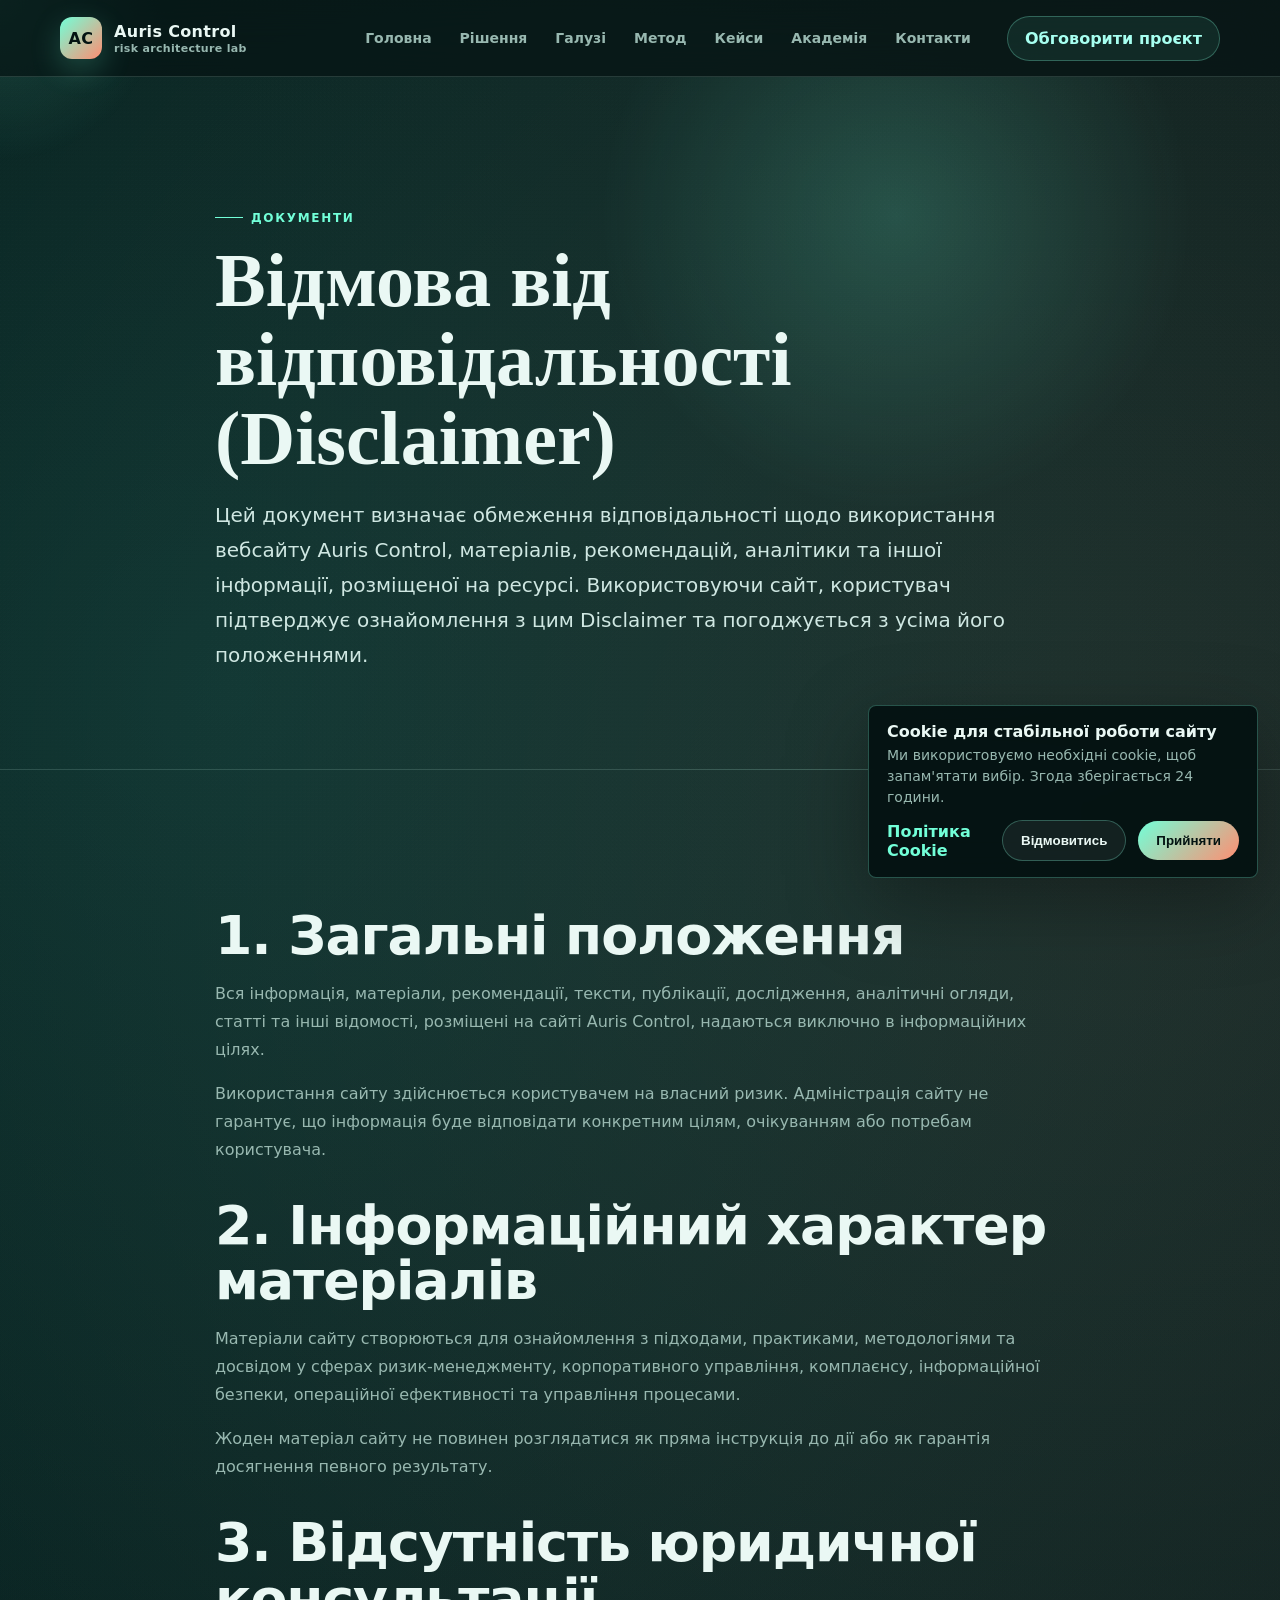
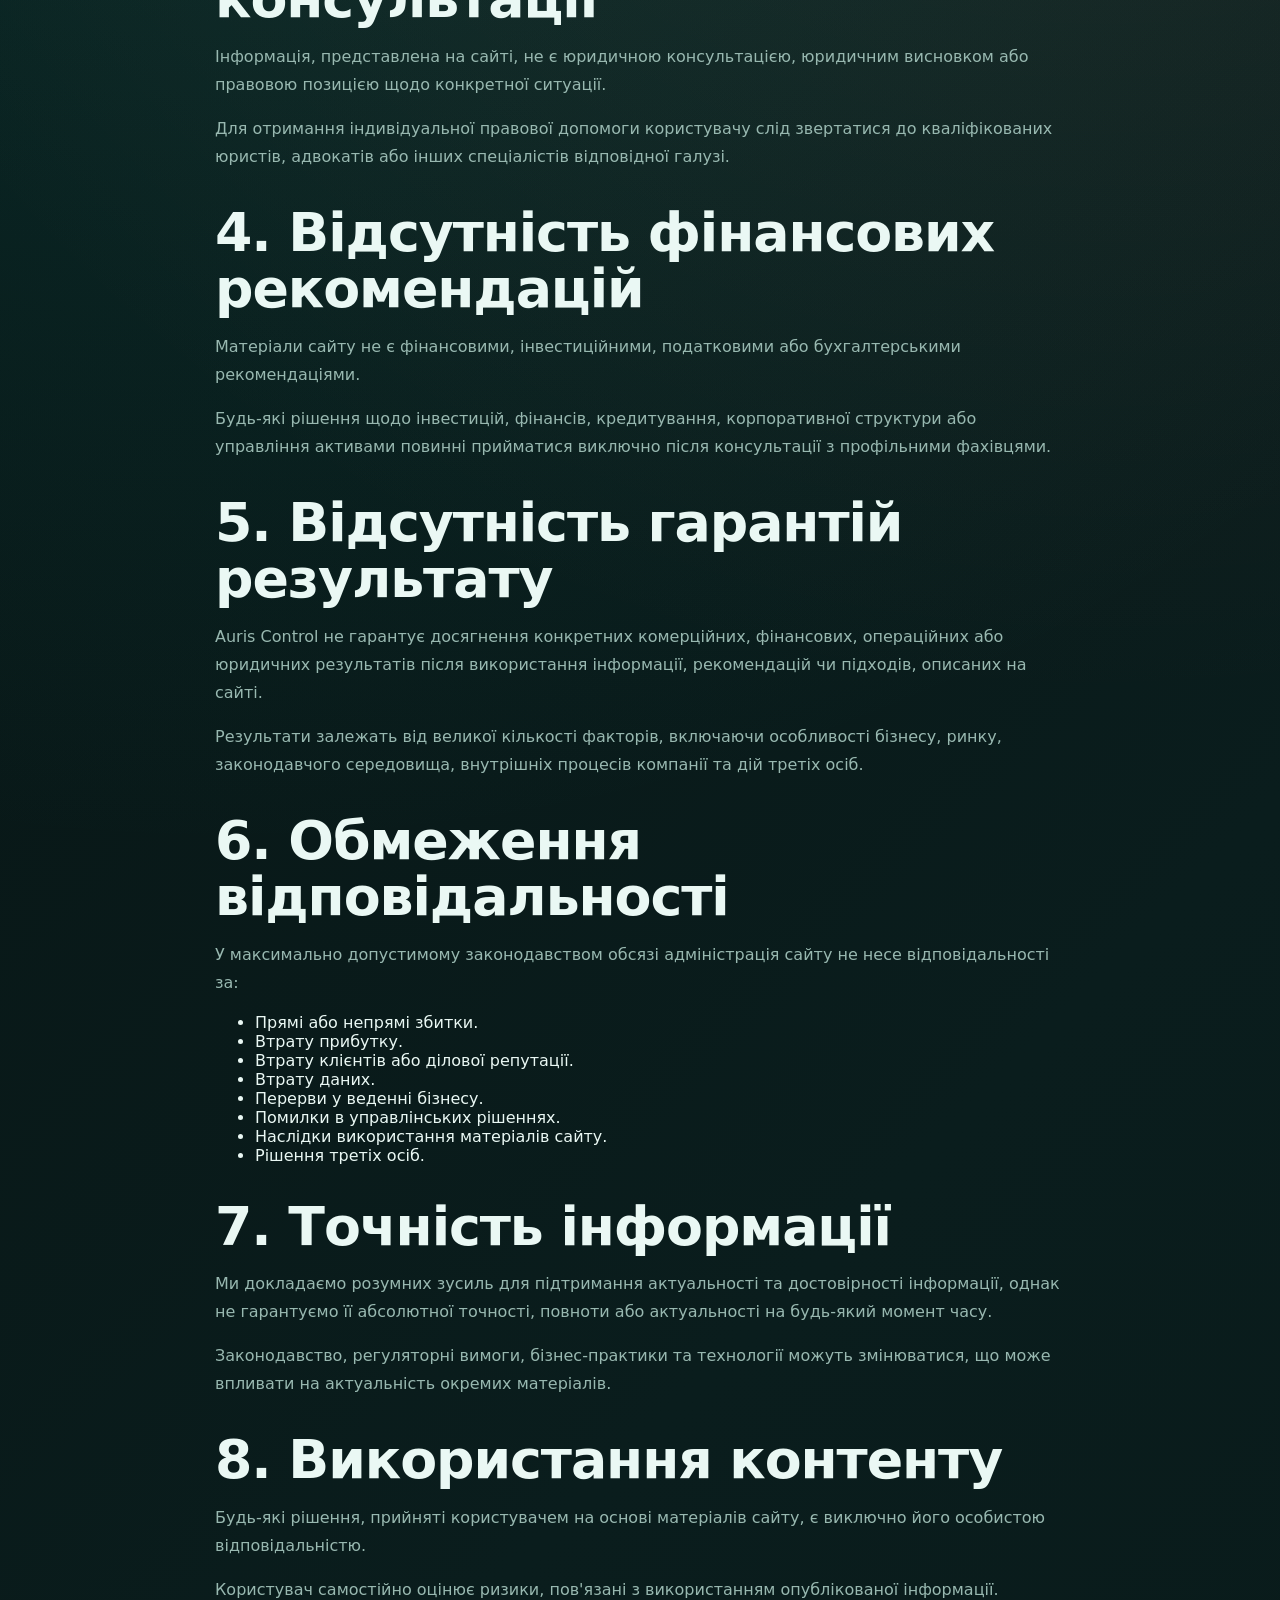
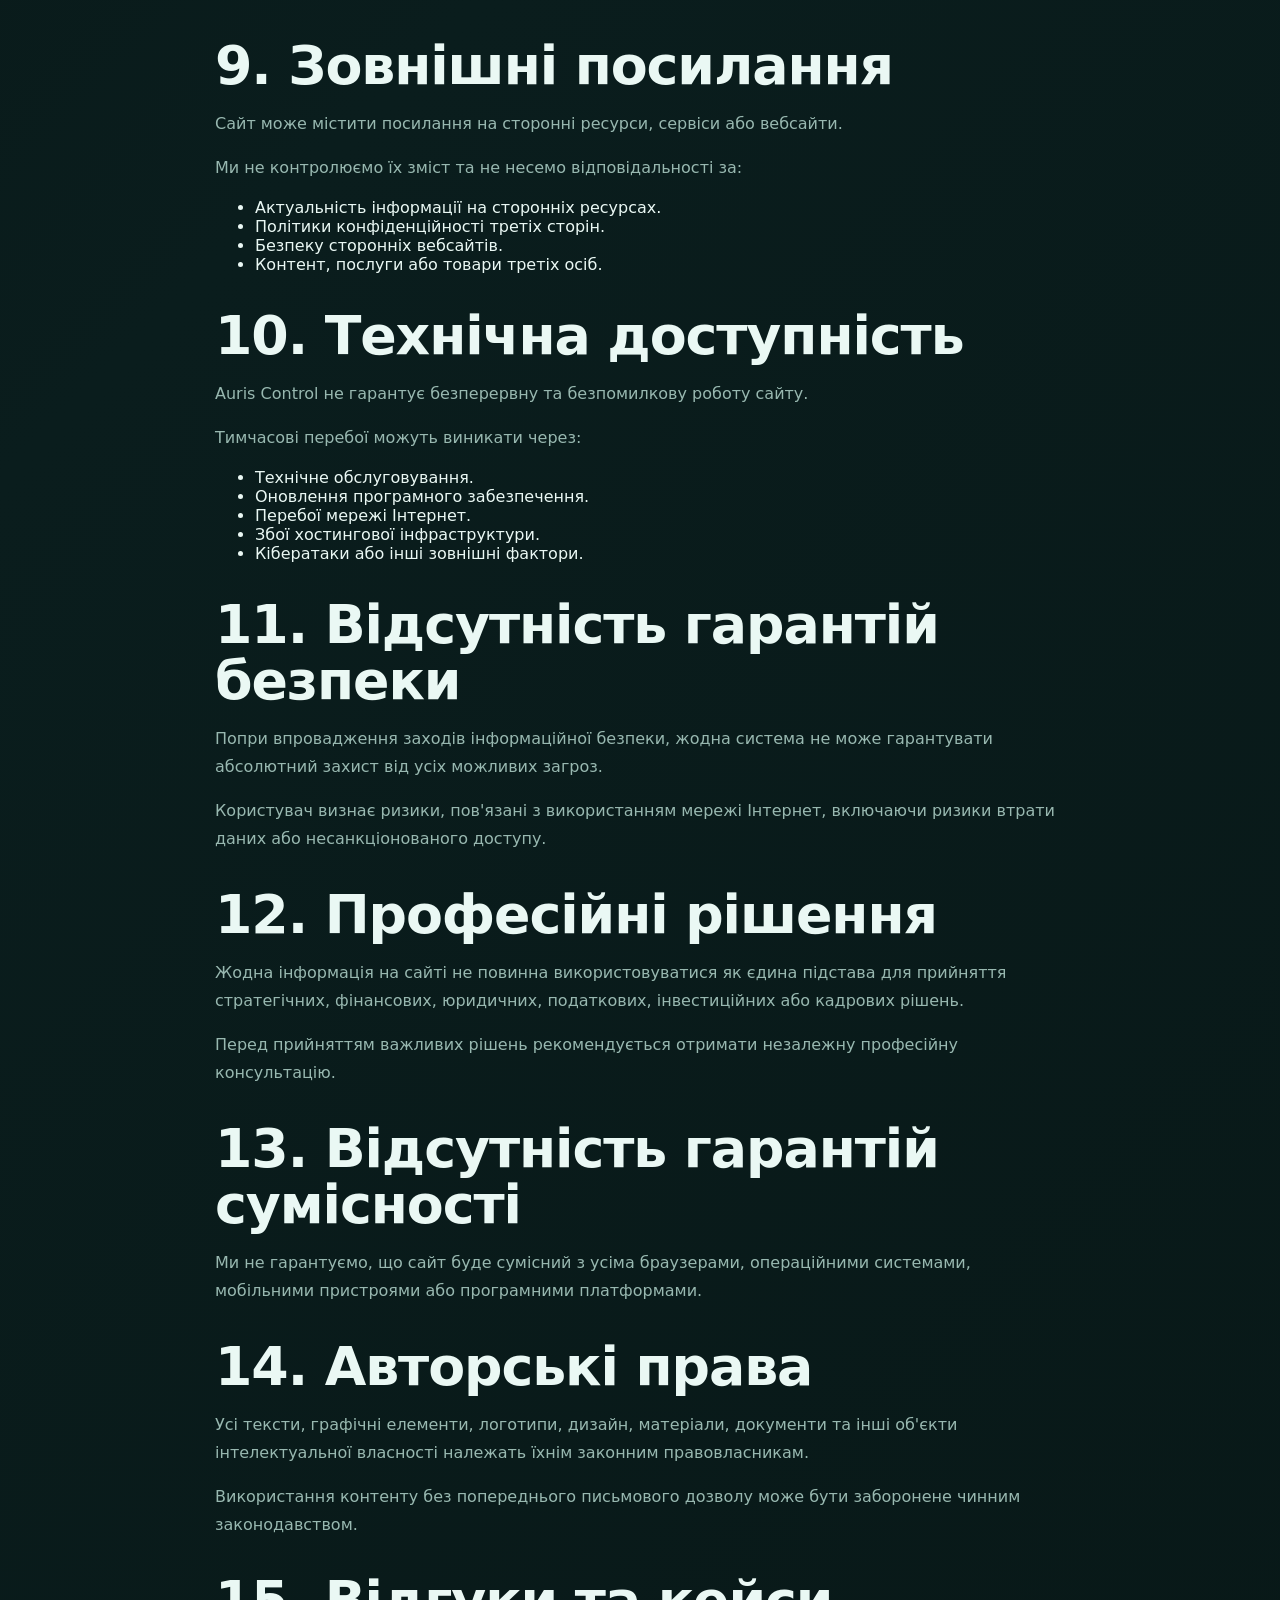
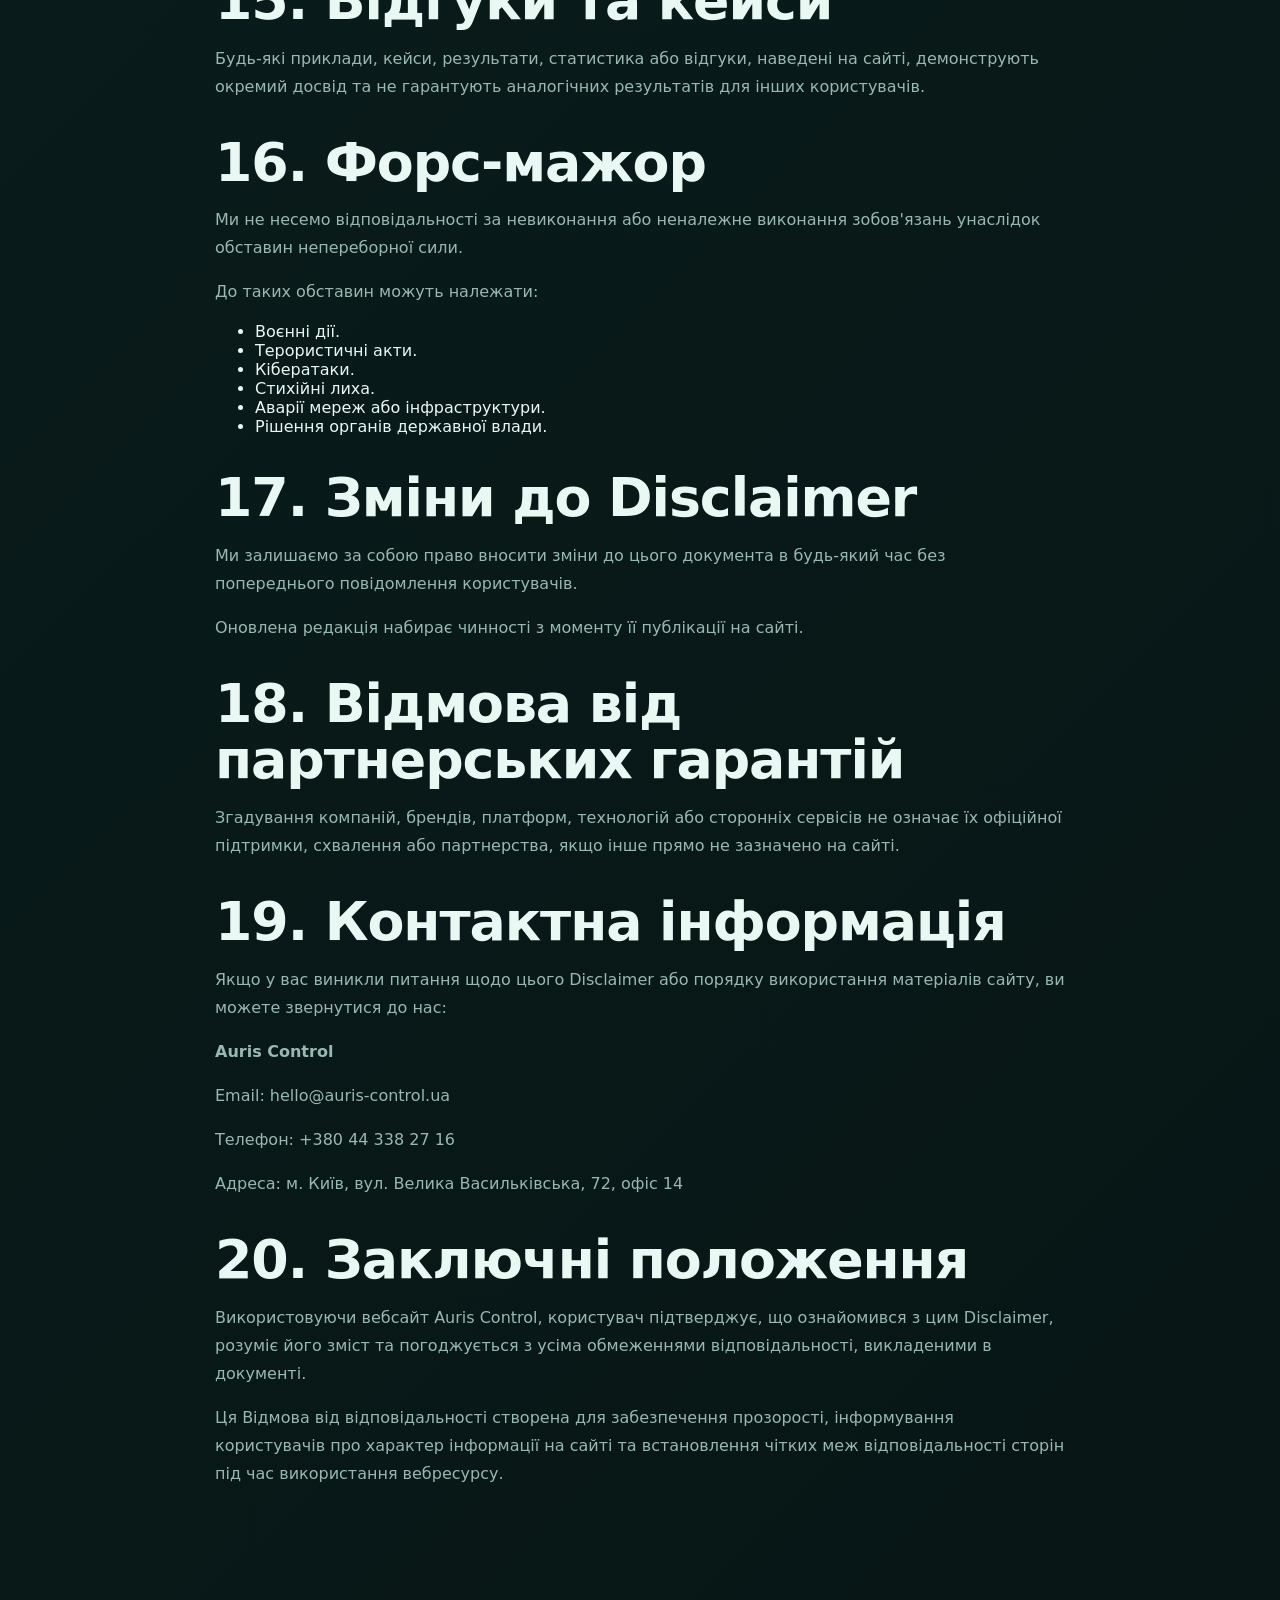
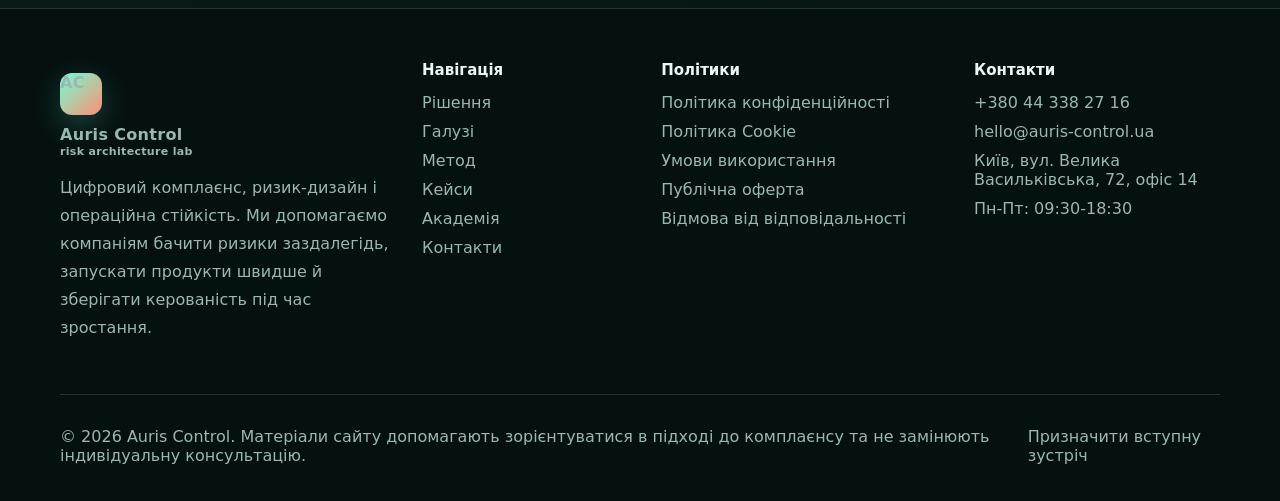
==== disclaimer.html @ 690e81f7 "first commit" ====
<!doctype html>
<html lang="uk">
  <head>
    <meta charset="utf-8" />
    <meta name="viewport" content="width=device-width, initial-scale=1" />
    <meta name="description" content="Відмова від відповідальності Auris Control щодо інформаційних матеріалів, зовнішніх посилань і професійних рекомендацій." />
    <title>Відмова від відповідальності - Auris Control</title>
    <link rel="stylesheet" href="assets/css/style.css" />
  <link rel="icon" type="image/svg+xml" href="assets/images/favicon.svg" />
  </head>
  <body>
    <div class="noise" aria-hidden="true"></div>
    <div class="cursor-glow" aria-hidden="true"></div>
    <header class="site-header">
      <div class="container nav-wrap">
        <a class="brand" href="index.html" aria-label="Auris Control">
          <span class="brand-mark">AC</span>
          <span
            ><strong>Auris Control</strong
            ><small>risk architecture lab</small></span
          >
        </a>
        <button class="nav-toggle" type="button" aria-label="Відкрити меню">
          <span></span><span></span><span></span>
        </button>
        <nav class="main-nav" aria-label="Основна навігація">
          <a class="" href="index.html">Головна</a
          ><a class="" href="solutions.html">Рішення</a
          ><a class="" href="industries.html">Галузі</a
          ><a class="" href="method.html">Метод</a
          ><a class="" href="cases.html">Кейси</a
          ><a class="" href="academy.html">Академія</a
          ><a class="" href="contact.html">Контакти</a>
        </nav>
        <a class="header-cta" href="contact.html">Обговорити проєкт</a>
      </div>
    </header>
    <main>
      <section class="page-hero">
        <div class="container narrow reveal">
          <span class="eyebrow">Документи</span>
          <h1>Відмова від відповідальності (Disclaimer)</h1>
          <p>
            Цей документ визначає обмеження відповідальності щодо використання
            вебсайту Auris Control, матеріалів, рекомендацій, аналітики та іншої
            інформації, розміщеної на ресурсі. Використовуючи сайт, користувач
            підтверджує ознайомлення з цим Disclaimer та погоджується з усіма
            його положеннями.
          </p>
        </div>
      </section>

      <section class="section legal-page">
        <div class="container narrow reveal">
          <h2>1. Загальні положення</h2>

          <p>
            Вся інформація, матеріали, рекомендації, тексти, публікації,
            дослідження, аналітичні огляди, статті та інші відомості, розміщені
            на сайті Auris Control, надаються виключно в інформаційних цілях.
          </p>

          <p>
            Використання сайту здійснюється користувачем на власний ризик.
            Адміністрація сайту не гарантує, що інформація буде відповідати
            конкретним цілям, очікуванням або потребам користувача.
          </p>

          <h2>2. Інформаційний характер матеріалів</h2>

          <p>
            Матеріали сайту створюються для ознайомлення з підходами,
            практиками, методологіями та досвідом у сферах ризик-менеджменту,
            корпоративного управління, комплаєнсу, інформаційної безпеки,
            операційної ефективності та управління процесами.
          </p>

          <p>
            Жоден матеріал сайту не повинен розглядатися як пряма інструкція до
            дії або як гарантія досягнення певного результату.
          </p>

          <h2>3. Відсутність юридичної консультації</h2>

          <p>
            Інформація, представлена на сайті, не є юридичною консультацією,
            юридичним висновком або правовою позицією щодо конкретної ситуації.
          </p>

          <p>
            Для отримання індивідуальної правової допомоги користувачу слід
            звертатися до кваліфікованих юристів, адвокатів або інших
            спеціалістів відповідної галузі.
          </p>

          <h2>4. Відсутність фінансових рекомендацій</h2>

          <p>
            Матеріали сайту не є фінансовими, інвестиційними, податковими або
            бухгалтерськими рекомендаціями.
          </p>

          <p>
            Будь-які рішення щодо інвестицій, фінансів, кредитування,
            корпоративної структури або управління активами повинні прийматися
            виключно після консультації з профільними фахівцями.
          </p>

          <h2>5. Відсутність гарантій результату</h2>

          <p>
            Auris Control не гарантує досягнення конкретних комерційних,
            фінансових, операційних або юридичних результатів після використання
            інформації, рекомендацій чи підходів, описаних на сайті.
          </p>

          <p>
            Результати залежать від великої кількості факторів, включаючи
            особливості бізнесу, ринку, законодавчого середовища, внутрішніх
            процесів компанії та дій третіх осіб.
          </p>

          <h2>6. Обмеження відповідальності</h2>

          <p>
            У максимально допустимому законодавством обсязі адміністрація сайту
            не несе відповідальності за:
          </p>

          <ul>
            <li>Прямі або непрямі збитки.</li>
            <li>Втрату прибутку.</li>
            <li>Втрату клієнтів або ділової репутації.</li>
            <li>Втрату даних.</li>
            <li>Перерви у веденні бізнесу.</li>
            <li>Помилки в управлінських рішеннях.</li>
            <li>Наслідки використання матеріалів сайту.</li>
            <li>Рішення третіх осіб.</li>
          </ul>

          <h2>7. Точність інформації</h2>

          <p>
            Ми докладаємо розумних зусиль для підтримання актуальності та
            достовірності інформації, однак не гарантуємо її абсолютної
            точності, повноти або актуальності на будь-який момент часу.
          </p>

          <p>
            Законодавство, регуляторні вимоги, бізнес-практики та технології
            можуть змінюватися, що може впливати на актуальність окремих
            матеріалів.
          </p>

          <h2>8. Використання контенту</h2>

          <p>
            Будь-які рішення, прийняті користувачем на основі матеріалів сайту,
            є виключно його особистою відповідальністю.
          </p>

          <p>
            Користувач самостійно оцінює ризики, пов'язані з використанням
            опублікованої інформації.
          </p>

          <h2>9. Зовнішні посилання</h2>

          <p>
            Сайт може містити посилання на сторонні ресурси, сервіси або
            вебсайти.
          </p>

          <p>Ми не контролюємо їх зміст та не несемо відповідальності за:</p>

          <ul>
            <li>Актуальність інформації на сторонніх ресурсах.</li>
            <li>Політики конфіденційності третіх сторін.</li>
            <li>Безпеку сторонніх вебсайтів.</li>
            <li>Контент, послуги або товари третіх осіб.</li>
          </ul>

          <h2>10. Технічна доступність</h2>

          <p>
            Auris Control не гарантує безперервну та безпомилкову роботу сайту.
          </p>

          <p>Тимчасові перебої можуть виникати через:</p>

          <ul>
            <li>Технічне обслуговування.</li>
            <li>Оновлення програмного забезпечення.</li>
            <li>Перебої мережі Інтернет.</li>
            <li>Збої хостингової інфраструктури.</li>
            <li>Кібератаки або інші зовнішні фактори.</li>
          </ul>

          <h2>11. Відсутність гарантій безпеки</h2>

          <p>
            Попри впровадження заходів інформаційної безпеки, жодна система не
            може гарантувати абсолютний захист від усіх можливих загроз.
          </p>

          <p>
            Користувач визнає ризики, пов'язані з використанням мережі Інтернет,
            включаючи ризики втрати даних або несанкціонованого доступу.
          </p>

          <h2>12. Професійні рішення</h2>

          <p>
            Жодна інформація на сайті не повинна використовуватися як єдина
            підстава для прийняття стратегічних, фінансових, юридичних,
            податкових, інвестиційних або кадрових рішень.
          </p>

          <p>
            Перед прийняттям важливих рішень рекомендується отримати незалежну
            професійну консультацію.
          </p>

          <h2>13. Відсутність гарантій сумісності</h2>

          <p>
            Ми не гарантуємо, що сайт буде сумісний з усіма браузерами,
            операційними системами, мобільними пристроями або програмними
            платформами.
          </p>

          <h2>14. Авторські права</h2>

          <p>
            Усі тексти, графічні елементи, логотипи, дизайн, матеріали,
            документи та інші об'єкти інтелектуальної власності належать їхнім
            законним правовласникам.
          </p>

          <p>
            Використання контенту без попереднього письмового дозволу може бути
            заборонене чинним законодавством.
          </p>

          <h2>15. Відгуки та кейси</h2>

          <p>
            Будь-які приклади, кейси, результати, статистика або відгуки,
            наведені на сайті, демонструють окремий досвід та не гарантують
            аналогічних результатів для інших користувачів.
          </p>

          <h2>16. Форс-мажор</h2>

          <p>
            Ми не несемо відповідальності за невиконання або неналежне виконання
            зобов'язань унаслідок обставин непереборної сили.
          </p>

          <p>До таких обставин можуть належати:</p>

          <ul>
            <li>Воєнні дії.</li>
            <li>Терористичні акти.</li>
            <li>Кібератаки.</li>
            <li>Стихійні лиха.</li>
            <li>Аварії мереж або інфраструктури.</li>
            <li>Рішення органів державної влади.</li>
          </ul>

          <h2>17. Зміни до Disclaimer</h2>

          <p>
            Ми залишаємо за собою право вносити зміни до цього документа в
            будь-який час без попереднього повідомлення користувачів.
          </p>

          <p>
            Оновлена редакція набирає чинності з моменту її публікації на сайті.
          </p>

          <h2>18. Відмова від партнерських гарантій</h2>

          <p>
            Згадування компаній, брендів, платформ, технологій або сторонніх
            сервісів не означає їх офіційної підтримки, схвалення або
            партнерства, якщо інше прямо не зазначено на сайті.
          </p>

          <h2>19. Контактна інформація</h2>

          <p>
            Якщо у вас виникли питання щодо цього Disclaimer або порядку
            використання матеріалів сайту, ви можете звернутися до нас:
          </p>

          <p><strong>Auris Control</strong></p>

          <p>Email: hello@auris-control.ua</p>

          <p>Телефон: +380 44 338 27 16</p>

          <p>Адреса: м. Київ, вул. Велика Васильківська, 72, офіс 14</p>

          <h2>20. Заключні положення</h2>

          <p>
            Використовуючи вебсайт Auris Control, користувач підтверджує, що
            ознайомився з цим Disclaimer, розуміє його зміст та погоджується з
            усіма обмеженнями відповідальності, викладеними в документі.
          </p>

          <p>
            Ця Відмова від відповідальності створена для забезпечення
            прозорості, інформування користувачів про характер інформації на
            сайті та встановлення чітких меж відповідальності сторін під час
            використання вебресурсу.
          </p>
        </div>
      </section>
    </main>
    <footer class="footer">
    <div class="container footer-grid">
      <div>
        <a class="brand footer-brand" href="index.html"><span class="brand-mark">AC</span><span><strong>Auris Control</strong><small>risk architecture lab</small></span></a>
        <p>Цифровий комплаєнс, ризик-дизайн і операційна стійкість. Ми допомагаємо компаніям бачити ризики заздалегідь, запускати продукти швидше й зберігати керованість під час зростання.</p>
      </div>
      <div>
        <h3>Навігація</h3>
        <a href="solutions.html">Рішення</a>
        <a href="industries.html">Галузі</a>
        <a href="method.html">Метод</a>
        <a href="cases.html">Кейси</a>
        <a href="academy.html">Академія</a>
        <a href="contact.html">Контакти</a>
      </div>
      <div>
        <h3>Політики</h3>
        <a href="privacy.html">Політика конфіденційності</a>
        <a href="cookie-policy.html">Політика Cookie</a>
        <a href="terms.html">Умови використання</a>
        <a href="offer-agreement.html">Публічна оферта</a>
        <a href="disclaimer.html">Відмова від відповідальності</a>
      </div>
      <div>
        <h3>Контакти</h3>
        <a href="tel:+380443382716">+380 44 338 27 16</a>
        <a href="mailto:hello@auris-control.ua">hello@auris-control.ua</a>
        <span>Київ, вул. Велика Васильківська, 72, офіс 14</span>
        <span>Пн-Пт: 09:30-18:30</span>
      </div>
    </div>
    <div class="container footer-bottom">
      <span>© 2026 Auris Control. Матеріали сайту допомагають зорієнтуватися в підході до комплаєнсу та не замінюють індивідуальну консультацію.</span>
      <a href="contact.html">Призначити вступну зустріч</a>
    </div>
  </footer>
    <script src="assets/js/main.js"></script>
    <div class="cookie-banner" data-cookie-banner>
    <div>
      <strong>Cookie для стабільної роботи сайту</strong>
      <p>Ми використовуємо необхідні cookie, щоб запам'ятати вибір. Згода зберігається 24 години.</p>
    </div>
    <div class="cookie-actions">
      <a href="cookie-policy.html">Політика Cookie</a>
      <button class="cookie-reject" type="button" data-cookie-reject>Відмовитись</button>
      <button type="button" data-cookie-accept>Прийняти</button>
    </div>
  </div>
</body>
</html>
---- assets/css/style.css ----
:root {
  --bg: #071514;
  --bg-2: #0b2222;
  --ink: #eaf8f4;
  --muted: #98b8b0;
  --line: rgba(206, 255, 239, 0.15);
  --line-strong: rgba(128, 255, 221, 0.28);
  --card: rgba(10, 35, 34, 0.74);
  --card-2: rgba(13, 48, 46, 0.92);
  --mint: #72ffd8;
  --teal: #18b9ad;
  --aqua: #a7fff0;
  --coral: #ff8e72;
  --cream: #f3fff9;
  --shadow: 0 24px 80px rgba(0, 0, 0, 0.34);
}
* { box-sizing: border-box; }
html { scroll-behavior: smooth; }
body {
  margin: 0;
  font-family: "Segoe UI", system-ui, -apple-system, BlinkMacSystemFont, Arial, sans-serif;
  color: var(--ink);
  background:
    radial-gradient(circle at 18% 10%, rgba(24, 185, 173, 0.2), transparent 28%),
    radial-gradient(circle at 86% 12%, rgba(255, 142, 114, 0.11), transparent 24%),
    linear-gradient(135deg, #06100f 0%, #0a1d1d 45%, #071514 100%);
  overflow-x: hidden;
}
a { color: inherit; text-decoration: none; }
img { max-width: 100%; display: block; }
.noise {
  position: fixed; inset: 0; pointer-events: none; opacity: .08; z-index: 20;
  background-image: linear-gradient(115deg, rgba(255,255,255,.12) 1px, transparent 1px);
  background-size: 4px 4px;
  mix-blend-mode: screen;
}
.cursor-glow {
  position: fixed; width: 360px; height: 360px; pointer-events: none; border-radius: 50%;
  background: radial-gradient(circle, rgba(114,255,216,.14), transparent 64%);
  transform: translate(-50%, -50%);
  z-index: 1;
}
.container { width: min(1160px, calc(100% - 40px)); margin: 0 auto; position: relative; z-index: 2; }
.narrow { width: min(850px, calc(100% - 40px)); }
.site-header {
  position: sticky; top: 0; z-index: 50;
  background: rgba(5, 18, 18, .68);
  border-bottom: 1px solid var(--line);
  backdrop-filter: blur(20px);
}
.nav-wrap { min-height: 76px; display: flex; align-items: center; gap: 24px; }
.brand { display: inline-flex; align-items: center; gap: 12px; font-weight: 800; letter-spacing: .02em; }
.brand small { display: block; color: var(--muted); font-size: 11px; font-weight: 600; margin-top: 1px; }
.brand-mark {
  width: 42px; height: 42px; border-radius: 12px; display: grid; place-items: center;
  color: #031312; font-weight: 900;
  background: linear-gradient(135deg, var(--mint), var(--coral));
  box-shadow: 0 10px 30px rgba(114,255,216,.22);
}
.main-nav { margin-left: auto; display: flex; align-items: center; gap: 4px; }
.main-nav a {
  padding: 10px 12px; border-radius: 999px; color: var(--muted); font-weight: 700; font-size: 14px;
  transition: .25s ease;
}
.main-nav a:hover, .main-nav a.active { color: var(--ink); background: rgba(255,255,255,.07); }
.header-cta {
  padding: 12px 17px; border: 1px solid var(--line-strong); border-radius: 999px;
  color: var(--aqua); font-weight: 800; background: rgba(114,255,216,.08);
}
.nav-toggle { display: none; margin-left: auto; width: 44px; height: 44px; border: 1px solid var(--line); border-radius: 10px; background: rgba(255,255,255,.04); }
.nav-toggle span { display: block; width: 20px; height: 2px; margin: 5px auto; background: var(--ink); }
.hero { position: relative; min-height: calc(100vh - 76px); display: flex; align-items: center; overflow: hidden; }
.hero-media { position: absolute; inset: 0; z-index: 0; }
.hero-media img { width: 100%; height: 100%; object-fit: cover; opacity: .58; filter: saturate(1.08) contrast(1.05); }
.hero-media::after { content: ""; position: absolute; inset: 0; background: linear-gradient(90deg, rgba(4,14,14,.96) 0%, rgba(5,17,17,.72) 42%, rgba(5,17,17,.28) 100%), linear-gradient(0deg, var(--bg) 0%, transparent 28%); }
.signal-canvas { position: absolute; inset: 0; z-index: 1; opacity: .44; }
.hero-grid { display: grid; grid-template-columns: minmax(0, 1.08fr) 340px; gap: 44px; align-items: center; padding: 54px 0 34px; }
.eyebrow { display: inline-flex; align-items: center; gap: 8px; color: var(--mint); font-weight: 800; text-transform: uppercase; letter-spacing: .14em; font-size: 12px; }
.eyebrow::before { content: ""; width: 28px; height: 1px; background: var(--mint); }
h1, h2, h3 { margin: 0; line-height: 1.04; }
h1 { font-family: Georgia, "Times New Roman", serif; font-size: clamp(40px, 5.2vw, 70px); max-width: 760px; margin-top: 16px; }
h2 { font-size: clamp(32px, 4.2vw, 56px); letter-spacing: -.02em; }
h3 { font-size: 21px; }
p { color: var(--muted); line-height: 1.75; font-size: 16px; }
.lead { font-size: 18px; max-width: 690px; color: #c9e4df; }
.hero-actions { display: flex; gap: 14px; flex-wrap: wrap; margin-top: 24px; }
.btn { display: inline-flex; align-items: center; justify-content: center; min-height: 48px; padding: 0 22px; border-radius: 999px; font-weight: 900; border: 1px solid transparent; cursor: pointer; }
.btn-primary { color: #031312; background: linear-gradient(135deg, var(--mint), #8affbf 58%, var(--coral)); box-shadow: 0 18px 60px rgba(114,255,216,.22); }
.btn-ghost { color: var(--ink); border-color: var(--line-strong); background: rgba(255,255,255,.05); }
.hero-facts, .stat-row { display: grid; grid-template-columns: repeat(3, 1fr); gap: 14px; margin-top: 26px; }
.hero-facts div, .stat-row div {
  padding: 14px; border: 1px solid var(--line); border-radius: 8px; background: rgba(3,18,18,.56);
}
.hero-facts strong, .stat-row strong { display: block; font-size: 30px; color: var(--mint); }
.hero-facts span, .stat-row span { color: var(--muted); font-size: 13px; line-height: 1.45; display: block; margin-top: 4px; }
.hero-panel {
  border: 1px solid var(--line-strong); border-radius: 8px; padding: 20px;
  background: linear-gradient(180deg, rgba(9,40,39,.86), rgba(4,16,16,.72));
  box-shadow: var(--shadow); backdrop-filter: blur(16px);
}
.panel-label { color: var(--coral); font-size: 12px; text-transform: uppercase; letter-spacing: .18em; font-weight: 900; }
.radar { width: 168px; height: 168px; border-radius: 50%; margin: 28px auto; position: relative; border: 1px solid var(--line-strong); background: radial-gradient(circle, rgba(114,255,216,.16), transparent 64%); overflow: hidden; }
.radar span { position: absolute; inset: 18%; border: 1px solid rgba(114,255,216,.22); border-radius: 50%; }
.radar span:nth-child(2) { inset: 34%; } .radar span:nth-child(3) { inset: 50%; }
.radar i { position: absolute; width: 50%; height: 2px; left: 50%; top: 50%; transform-origin: left; background: linear-gradient(90deg, var(--mint), transparent); animation: sweep 4s linear infinite; }
@keyframes sweep { to { transform: rotate(360deg); } }
.pulse-list { padding: 0; margin: 0; list-style: none; display: grid; gap: 12px; }
.pulse-list li { padding: 12px; border: 1px solid var(--line); border-radius: 8px; color: #cce8e1; background: rgba(255,255,255,.04); }
.section { padding: 104px 0; position: relative; }
.dark-band { background: linear-gradient(180deg, rgba(4,18,18,.72), rgba(12,44,42,.48)); border-block: 1px solid var(--line); }
.split { display: grid; grid-template-columns: 1fr 1fr; gap: 54px; align-items: center; }
.visual-card { border-radius: 8px; overflow: hidden; border: 1px solid var(--line-strong); box-shadow: var(--shadow); position: relative; }
.visual-card::after { content: ""; position: absolute; inset: 0; background: linear-gradient(135deg, rgba(114,255,216,.18), transparent 52%); pointer-events: none; }
.visual-card img { width: 100%; height: 460px; object-fit: cover; }
.feature-grid, .service-orbit, .pricing-grid, .industry-grid, .case-grid, .academy-grid, .format-grid, .prep-grid, .signal-grid, .loop-grid {
  display: grid; gap: 18px;
}
.feature-grid { grid-template-columns: repeat(2, 1fr); margin-top: 28px; }
.feature-grid article, .orbit-card, .price-card, .industry-card, .case-card, .academy-card, .format-card, .prep-card, .signal-card, .loop-card, .contact-card, .contact-form, .method-board, .tab-panel {
  border: 1px solid var(--line); border-radius: 8px; background: var(--card); padding: 24px; box-shadow: 0 16px 48px rgba(0,0,0,.16);
}
.section-head { margin-bottom: 34px; max-width: 760px; }
.section-head.centered { text-align: center; margin-inline: auto; }
.section-head.centered .eyebrow { justify-content: center; }
.service-orbit { grid-template-columns: repeat(3, 1fr); }
.orbit-card { min-height: 230px; position: relative; overflow: hidden; transition: transform .25s ease, border-color .25s ease; }
.orbit-card:hover, .industry-card:hover, .case-card:hover, .academy-card:hover { transform: translateY(-6px); border-color: var(--line-strong); }
.orbit-card span, .loop-card span, .price-card span, .case-card span { color: var(--mint); font-weight: 900; letter-spacing: .12em; text-transform: uppercase; font-size: 12px; }
.timeline { display: grid; grid-template-columns: repeat(4, 1fr); gap: 1px; border: 1px solid var(--line); border-radius: 8px; overflow: hidden; background: var(--line); }
.timeline div { background: rgba(8,31,30,.88); padding: 26px; }
.timeline span { color: var(--coral); font-weight: 900; font-size: 12px; text-transform: uppercase; }
.cta-panel { display: flex; align-items: center; justify-content: space-between; gap: 30px; border: 1px solid var(--line-strong); border-radius: 8px; padding: 42px; background: linear-gradient(135deg, rgba(114,255,216,.14), rgba(255,142,114,.1)); }
.page-hero { padding: 126px 0 76px; background: radial-gradient(circle at 70% 20%, rgba(114,255,216,.18), transparent 28%); border-bottom: 1px solid var(--line); }
.page-hero h1 { font-size: clamp(44px, 6vw, 76px); }
.page-hero p { font-size: 20px; color: #cfe7e2; }
.tabs { display: flex; flex-wrap: wrap; gap: 10px; margin-bottom: 24px; }
.tabs button, .academy-card button, .faq-item button {
  border: 1px solid var(--line); background: rgba(255,255,255,.05); color: var(--ink); border-radius: 999px; padding: 12px 18px; font-weight: 900; cursor: pointer;
}
.tabs button.active { background: var(--mint); color: #031312; }
.tab-panel { display: none; grid-template-columns: 1.3fr .7fr; gap: 32px; align-items: start; }
.tab-panel.active { display: grid; }
.check-list, .price-card ul, .case-card ul { margin: 0; padding: 0; list-style: none; display: grid; gap: 12px; }
.check-list li, .price-card li, .case-card li { padding-left: 26px; position: relative; color: #d4eee8; }
.check-list li::before, .price-card li::before, .case-card li::before { content: ""; position: absolute; left: 0; top: .7em; width: 10px; height: 10px; border-radius: 50%; background: var(--mint); box-shadow: 0 0 18px var(--mint); }
.pricing-grid { grid-template-columns: repeat(3, 1fr); }
.price-card { display: flex; flex-direction: column; min-height: 390px; }
.price-card a, .industry-card a { margin-top: auto; color: var(--mint); font-weight: 900; }
.industry-grid { grid-template-columns: repeat(3, 1fr); }
.signal-grid { grid-template-columns: repeat(3, 1fr); }
.loop-grid { grid-template-columns: repeat(5, 1fr); }
.loop-card { min-height: 300px; }
.method-board { display: grid; gap: 14px; background: radial-gradient(circle at 20% 10%, rgba(114,255,216,.18), rgba(5,18,18,.72)); }
.method-board div { padding: 22px; border: 1px solid var(--line); border-radius: 8px; display: flex; justify-content: space-between; align-items: center; }
.method-board span { color: var(--coral); text-transform: uppercase; letter-spacing: .14em; font-weight: 900; font-size: 12px; }
.method-board b { font-size: 22px; }
.faq { display: grid; gap: 12px; }
.faq-item { padding: 0; overflow: hidden; }
.faq-item button { width: 100%; text-align: left; border: 0; border-radius: 0; background: transparent; padding: 22px 24px; font-size: 17px; }
.faq-item div { display: none; padding: 0 24px 22px; }
.faq-item.open div { display: block; }
.case-grid { grid-template-columns: repeat(2, 1fr); }
.academy-grid { grid-template-columns: repeat(3, 1fr); }
.academy-card button { border-radius: 8px; color: var(--mint); }
.format-grid { grid-template-columns: repeat(4, 1fr); }
.contact-grid { display: grid; grid-template-columns: .85fr 1.15fr; gap: 34px; align-items: start; }
.contact-lines { display: grid; gap: 12px; margin-top: 24px; }
.contact-lines a, .contact-lines span { padding: 14px; border: 1px solid var(--line); border-radius: 8px; color: #dff8f2; }
.mini-map { height: 240px; margin-top: 24px; border-radius: 8px; border: 1px solid var(--line); position: relative; overflow: hidden; background: linear-gradient(135deg, rgba(114,255,216,.12), rgba(255,142,114,.08)); }
.mini-map span { position: absolute; background: rgba(255,255,255,.08); }
.mini-map span:nth-child(1) { left: 12%; top: 0; width: 9px; height: 100%; }
.mini-map span:nth-child(2) { left: 0; top: 42%; width: 100%; height: 9px; }
.mini-map span:nth-child(3) { right: 22%; top: 0; width: 9px; height: 100%; transform: rotate(18deg); }
.mini-map b { position: absolute; left: 48%; top: 42%; width: 54px; height: 54px; display: grid; place-items: center; border-radius: 50%; background: var(--mint); color: #031312; box-shadow: 0 0 0 12px rgba(114,255,216,.12); }
.contact-form { display: grid; gap: 16px; }
label { display: grid; gap: 8px; color: var(--ink); font-weight: 800; }
input, textarea { width: 100%; border: 1px solid var(--line); border-radius: 8px; background: rgba(255,255,255,.05); color: var(--ink); padding: 15px 16px; font: inherit; outline: none; }
input:focus, textarea:focus { border-color: var(--mint); box-shadow: 0 0 0 4px rgba(114,255,216,.08); }
.form-note { font-size: 13px; margin: 0; }
.prep-grid { grid-template-columns: repeat(3, 1fr); }
.legal-page h2 { margin-top: 34px; }
.footer { border-top: 1px solid var(--line); padding: 54px 0 26px; background: #051110; }
.footer-grid { display: grid; grid-template-columns: 1.35fr .85fr 1.15fr 1fr; gap: 30px; }
.footer h3 { font-size: 15px; margin-bottom: 14px; }
.footer a, .footer span { display: block; color: var(--muted); margin: 10px 0; }
.footer-bottom { border-top: 1px solid var(--line); margin-top: 36px; padding-top: 22px; display: flex; justify-content: space-between; gap: 16px; color: var(--muted); }
.reveal { opacity: 0; transform: translateY(24px); transition: .7s cubic-bezier(.2,.7,.2,1); transition-delay: var(--delay, 0ms); }
.reveal.visible { opacity: 1; transform: translateY(0); }
.toast { position: fixed; right: 22px; bottom: 22px; z-index: 80; padding: 14px 18px; border-radius: 8px; background: var(--mint); color: #031312; font-weight: 900; box-shadow: var(--shadow); }
@media (max-width: 980px) {
  .header-cta { display: none; }
  .nav-toggle { display: block; }
  .main-nav { position: absolute; left: 20px; right: 20px; top: 76px; display: none; flex-direction: column; align-items: stretch; padding: 16px; border: 1px solid var(--line); border-radius: 8px; background: rgba(5,18,18,.96); }
  .main-nav.open { display: flex; }
  .hero-grid, .split, .tab-panel, .contact-grid { grid-template-columns: 1fr; }
  .hero { min-height: auto; }
  .hero-panel { max-width: 460px; }
  .service-orbit, .pricing-grid, .industry-grid, .signal-grid, .academy-grid, .prep-grid, .case-grid, .format-grid { grid-template-columns: repeat(2, 1fr); }
  .loop-grid, .timeline { grid-template-columns: 1fr 1fr; }
  .footer-grid { grid-template-columns: 1fr 1fr; }
}
@media (max-width: 640px) {
  .container, .narrow { width: min(100% - 28px, 1160px); }
  h1 { font-size: 44px; }
  .hero-grid { padding-top: 78px; }
  .hero-facts, .stat-row, .feature-grid, .service-orbit, .pricing-grid, .industry-grid, .signal-grid, .academy-grid, .prep-grid, .case-grid, .format-grid, .loop-grid, .timeline, .footer-grid { grid-template-columns: 1fr; }
  .section { padding: 70px 0; }
  .cta-panel, .footer-bottom { flex-direction: column; align-items: flex-start; }
  .visual-card img { height: 320px; }
}
.hero-panel h2 { font-size: 38px; }
.cookie-banner {
  position: fixed; left: auto; right: 22px; bottom: 22px; z-index: 90;
  display: block;
  width: min(390px, calc(100vw - 28px)); margin: 0; padding: 16px 18px; border: 1px solid var(--line-strong);
  border-radius: 8px; background: rgba(5, 18, 18, .96); box-shadow: var(--shadow); backdrop-filter: blur(18px);
}
.cookie-banner[hidden] { display: none; }
.cookie-banner strong { display: block; margin-bottom: 4px; }
.cookie-banner p { margin: 0; font-size: 14px; line-height: 1.5; }
.cookie-actions { display: flex; align-items: center; justify-content: space-between; gap: 12px; margin-top: 12px; }
.cookie-actions a { color: var(--mint); font-weight: 900; }
.cookie-actions button {
  border: 0; border-radius: 999px; padding: 12px 18px; cursor: pointer; font-weight: 900;
  color: #031312; background: linear-gradient(135deg, var(--mint), var(--coral));
}
@media (max-height: 760px) and (min-width: 981px) {
  .hero-copy .eyebrow { font-size: 11px; }
  .hero h1 { font-size: clamp(38px, 4.6vw, 62px); }
  .lead { font-size: 16px; line-height: 1.6; }
  .hero-panel h2 { font-size: 32px; }
  .pulse-list li { padding: 9px; font-size: 13px; }
}
@media (max-width: 640px) {
  .cookie-banner { left: 14px; right: 14px; bottom: 14px; width: auto; }
  .cookie-actions { width: 100%; justify-content: space-between; }
}

.hero .reveal { opacity: 1; transform: none; }

.cookie-actions .cookie-reject {
  color: var(--ink);
  background: rgba(255,255,255,.06);
  border: 1px solid var(--line-strong);
}
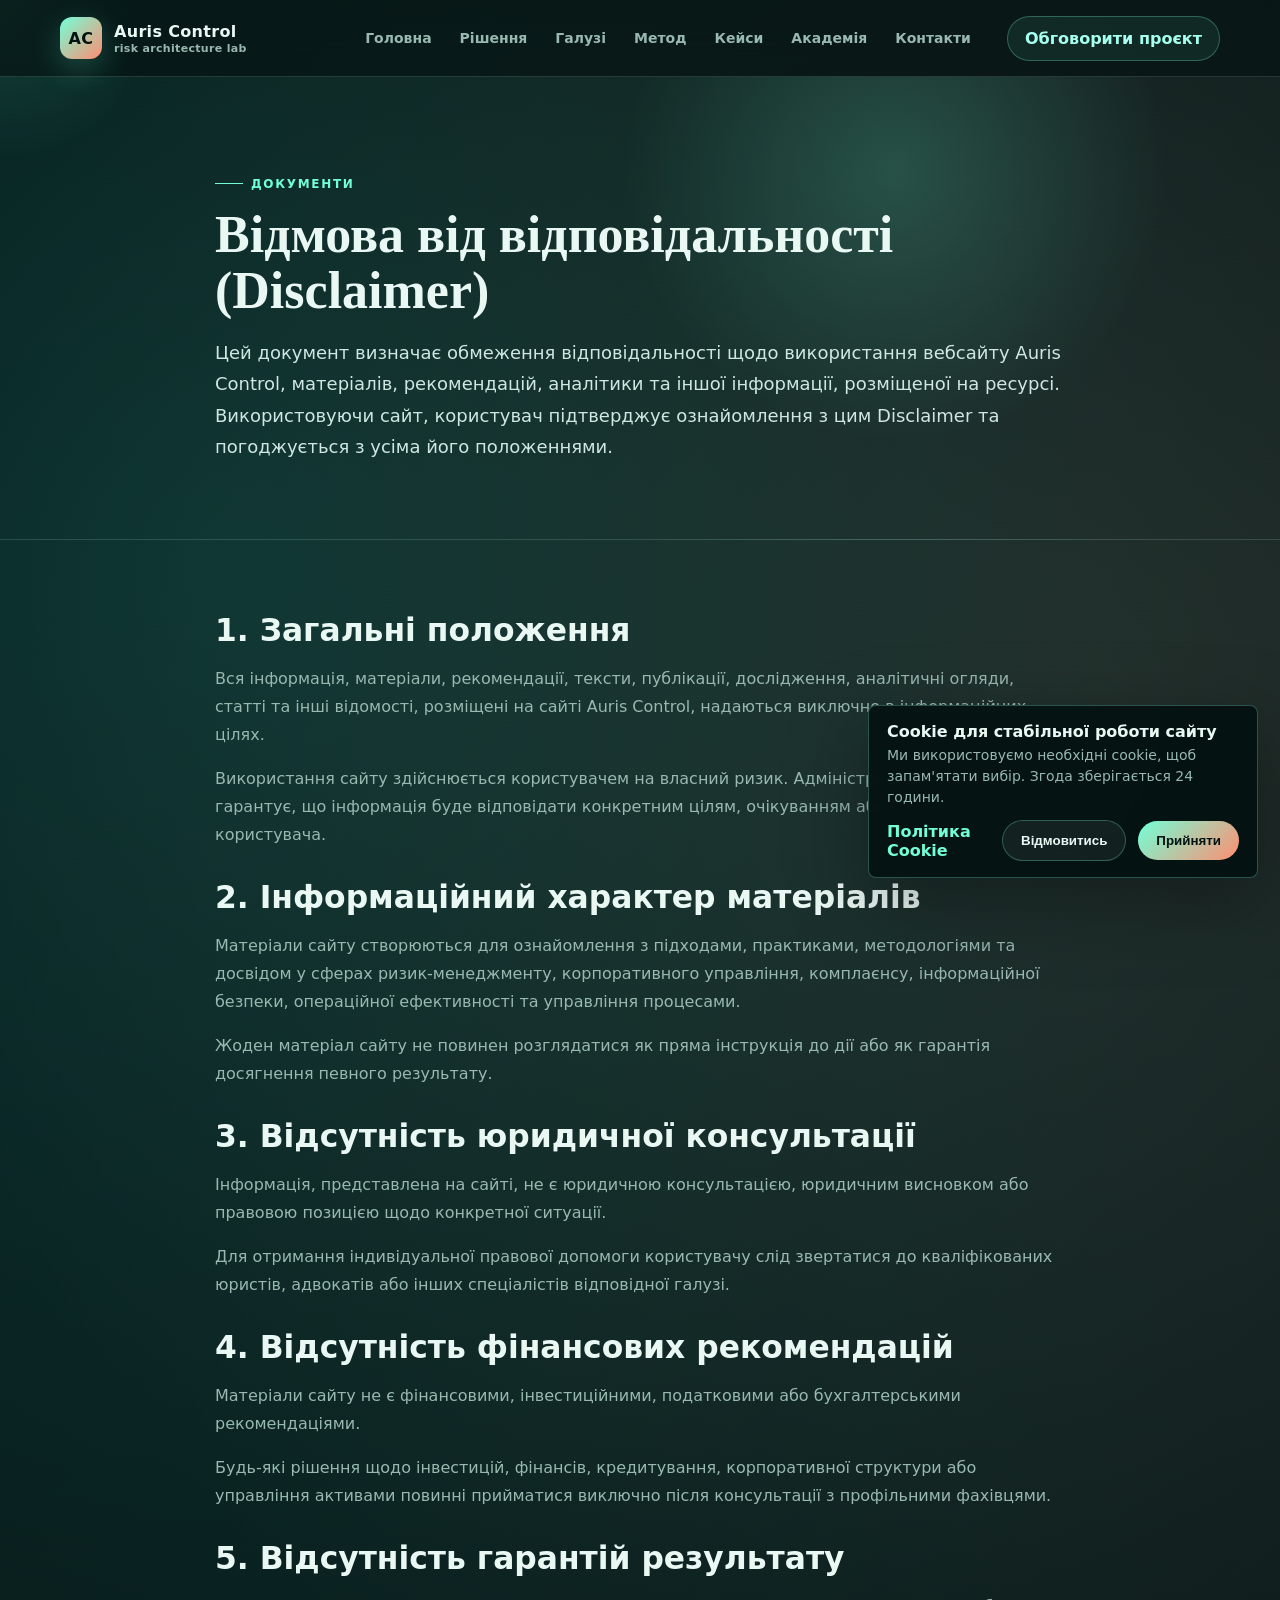
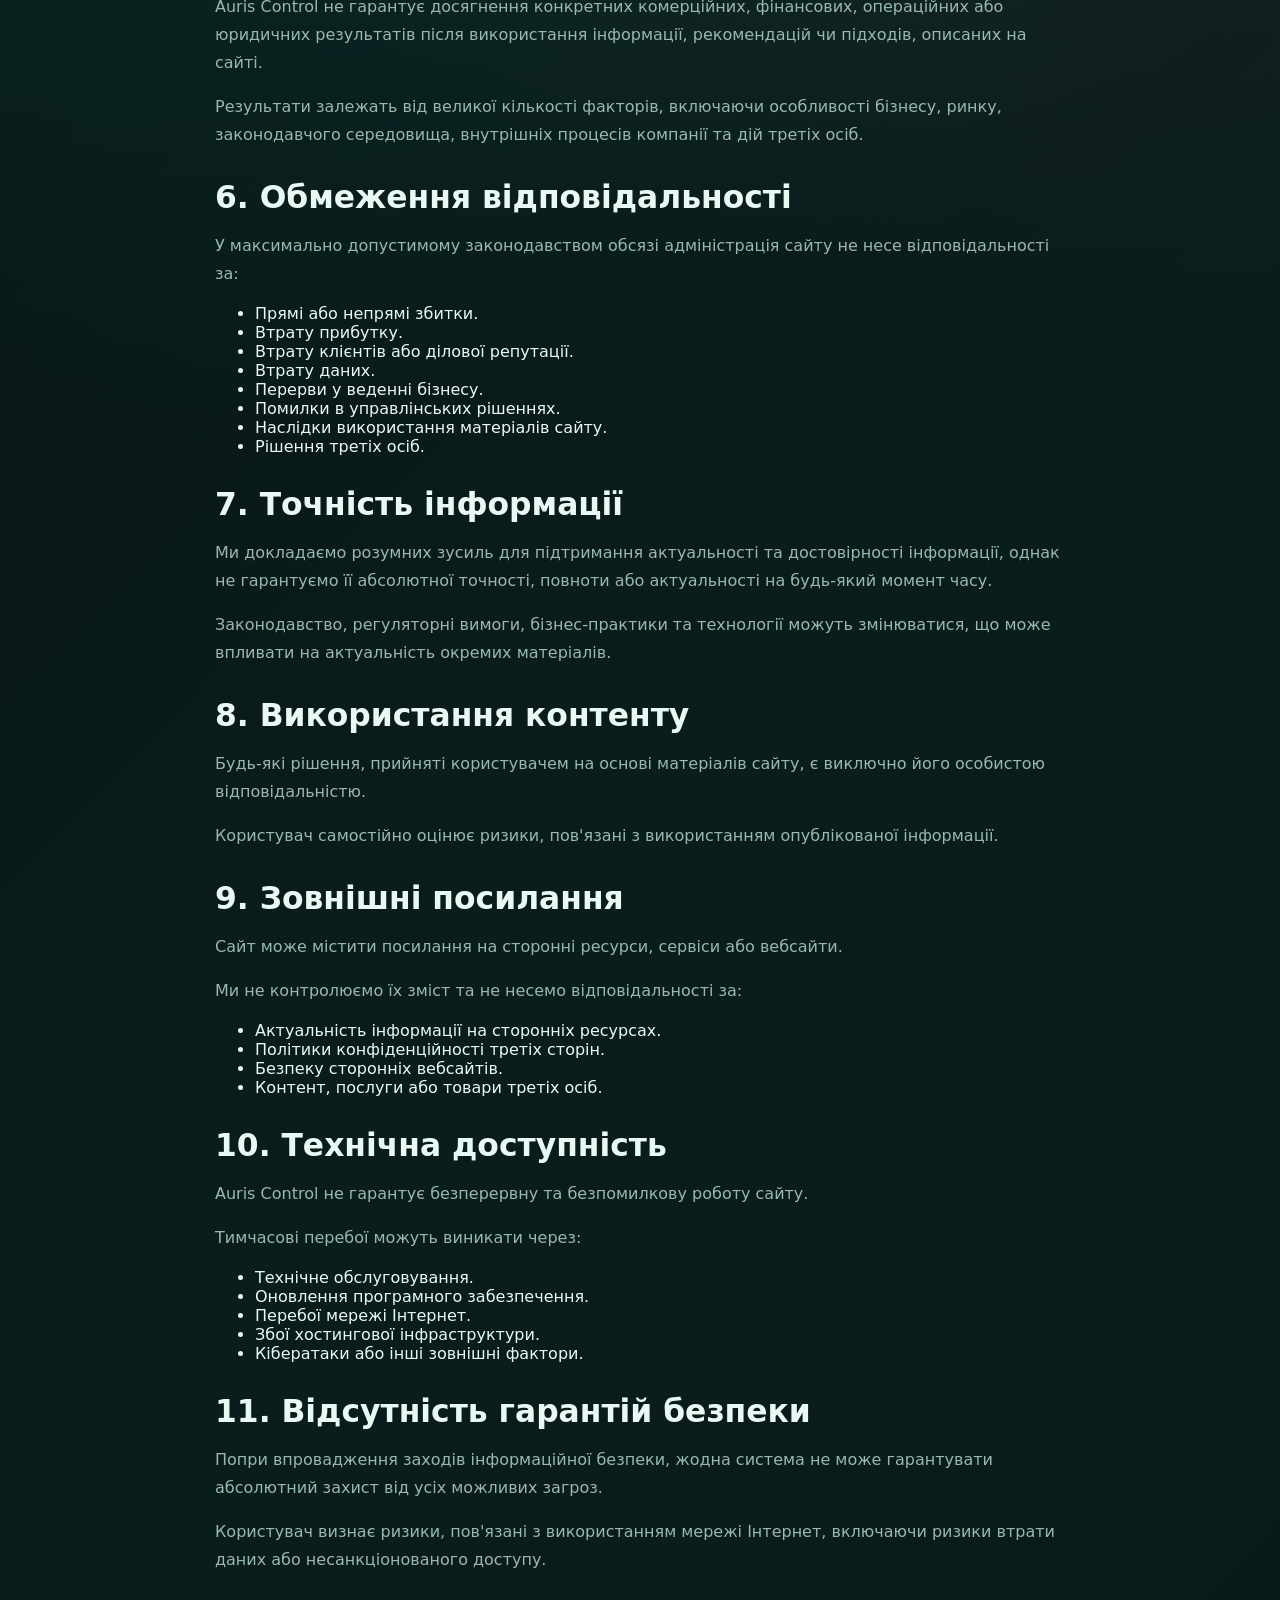
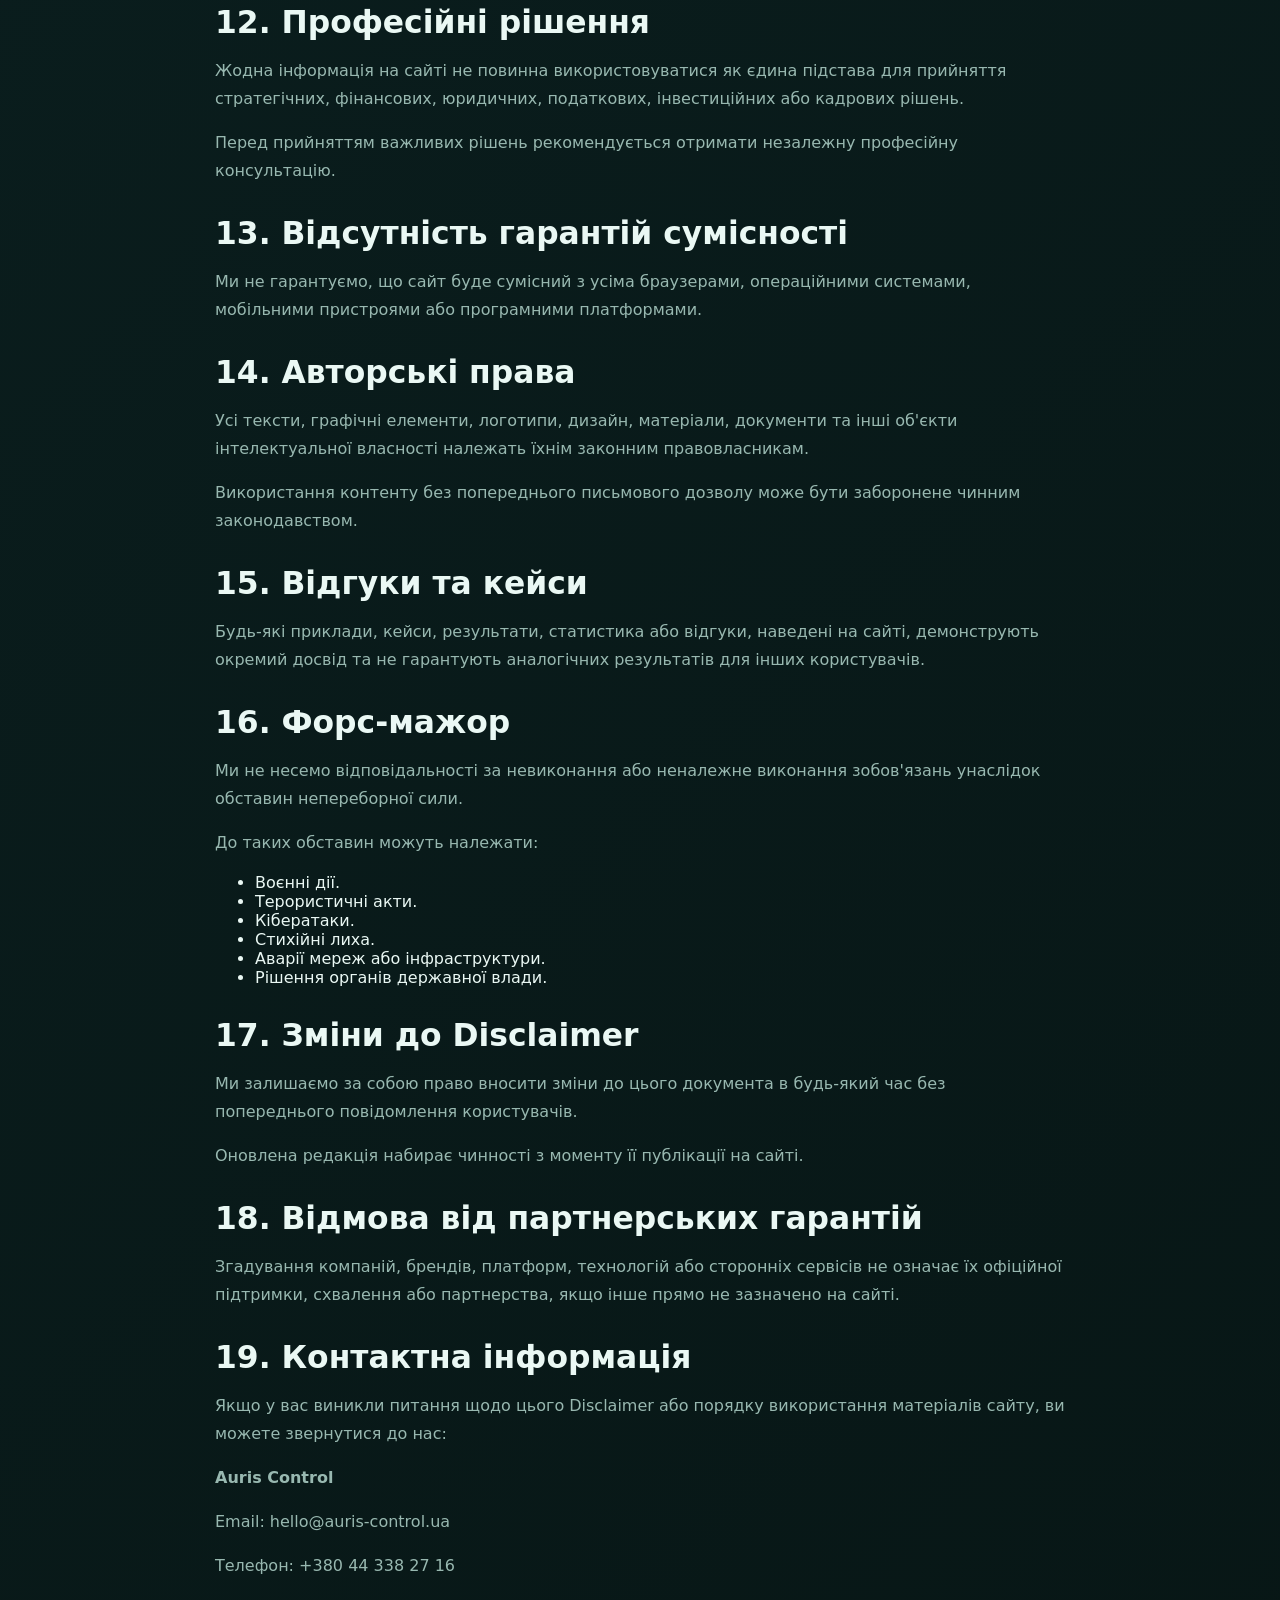
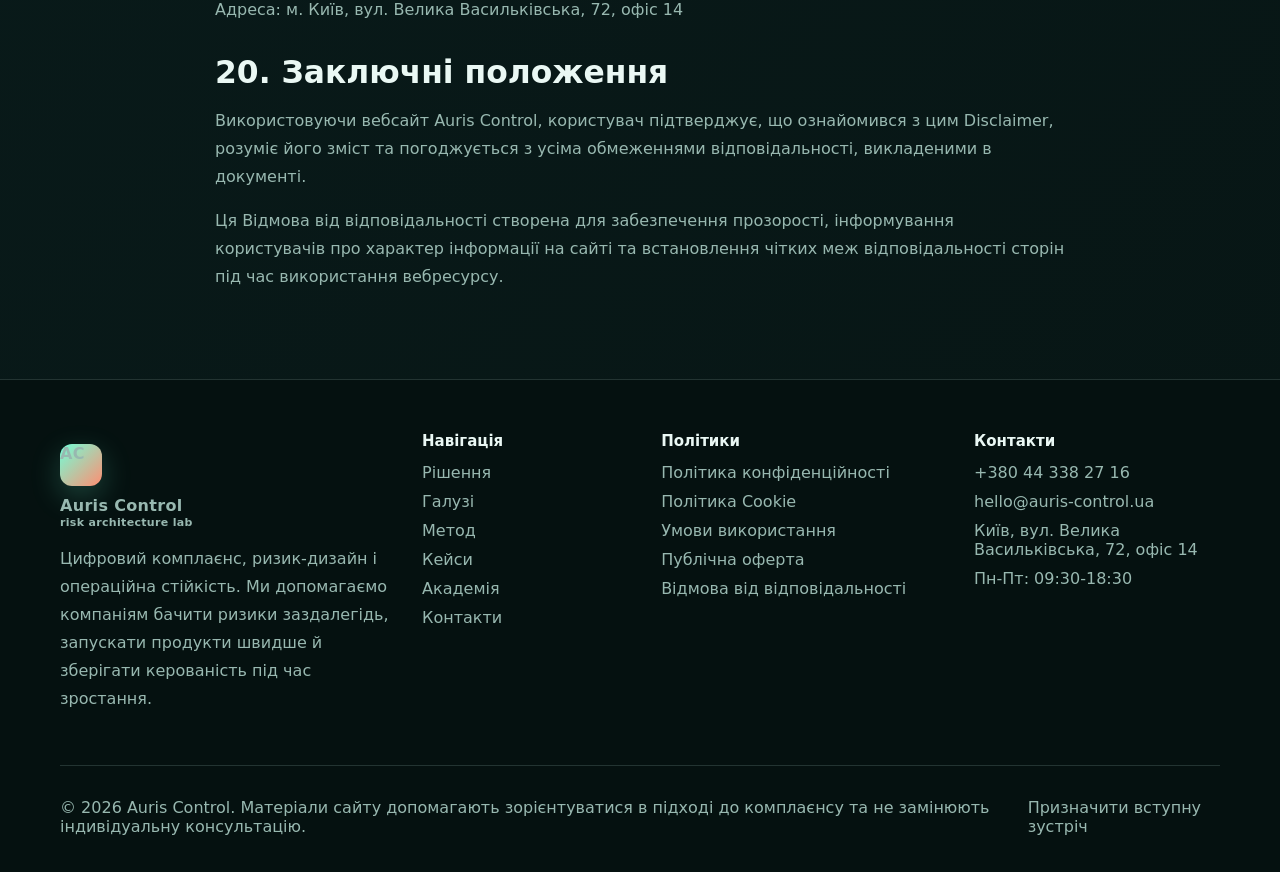
==== commit f1380595: "V 1.1" ====
--- a/disclaimer.html
+++ b/disclaimer.html
@@ -8,7 +8,7 @@
     <link rel="stylesheet" href="assets/css/style.css" />
   <link rel="icon" type="image/svg+xml" href="assets/images/favicon.svg" />
   </head>
-  <body>
+  <body class="legal-doc">
     <div class="noise" aria-hidden="true"></div>
     <div class="cursor-glow" aria-hidden="true"></div>
     <header class="site-header">
--- a/assets/css/style.css
+++ b/assets/css/style.css
@@ -243,3 +243,60 @@
   background: rgba(255,255,255,.06);
   border: 1px solid var(--line-strong);
 }
+
+/* LEGAL DOCUMENT TYPE SCALE */
+.legal-doc .page-hero {
+  padding: 92px 0 58px;
+}
+
+.legal-doc .page-hero h1 {
+  font-size: clamp(34px, 4.1vw, 52px);
+  line-height: 1.08;
+  letter-spacing: 0;
+  max-width: 900px;
+}
+
+.legal-doc .page-hero p {
+  font-size: 18px;
+}
+
+.legal-doc .legal-page {
+  padding-top: 72px;
+  padding-bottom: 72px;
+}
+
+.legal-doc .legal-page h2 {
+  font-size: clamp(24px, 2.45vw, 36px);
+  line-height: 1.18;
+  letter-spacing: 0;
+  margin-top: 30px;
+  margin-bottom: 14px;
+}
+
+.legal-doc .legal-page h2:first-child {
+  margin-top: 0;
+}
+
+@media (max-width: 640px) {
+  .legal-doc .page-hero {
+    padding: 70px 0 46px;
+  }
+
+  .legal-doc .page-hero h1 {
+    font-size: clamp(30px, 9vw, 42px);
+  }
+
+  .legal-doc .page-hero p {
+    font-size: 16px;
+  }
+
+  .legal-doc .legal-page {
+    padding-top: 52px;
+    padding-bottom: 52px;
+  }
+
+  .legal-doc .legal-page h2 {
+    font-size: clamp(22px, 7vw, 30px);
+  }
+}
+/* END LEGAL DOCUMENT TYPE SCALE */
